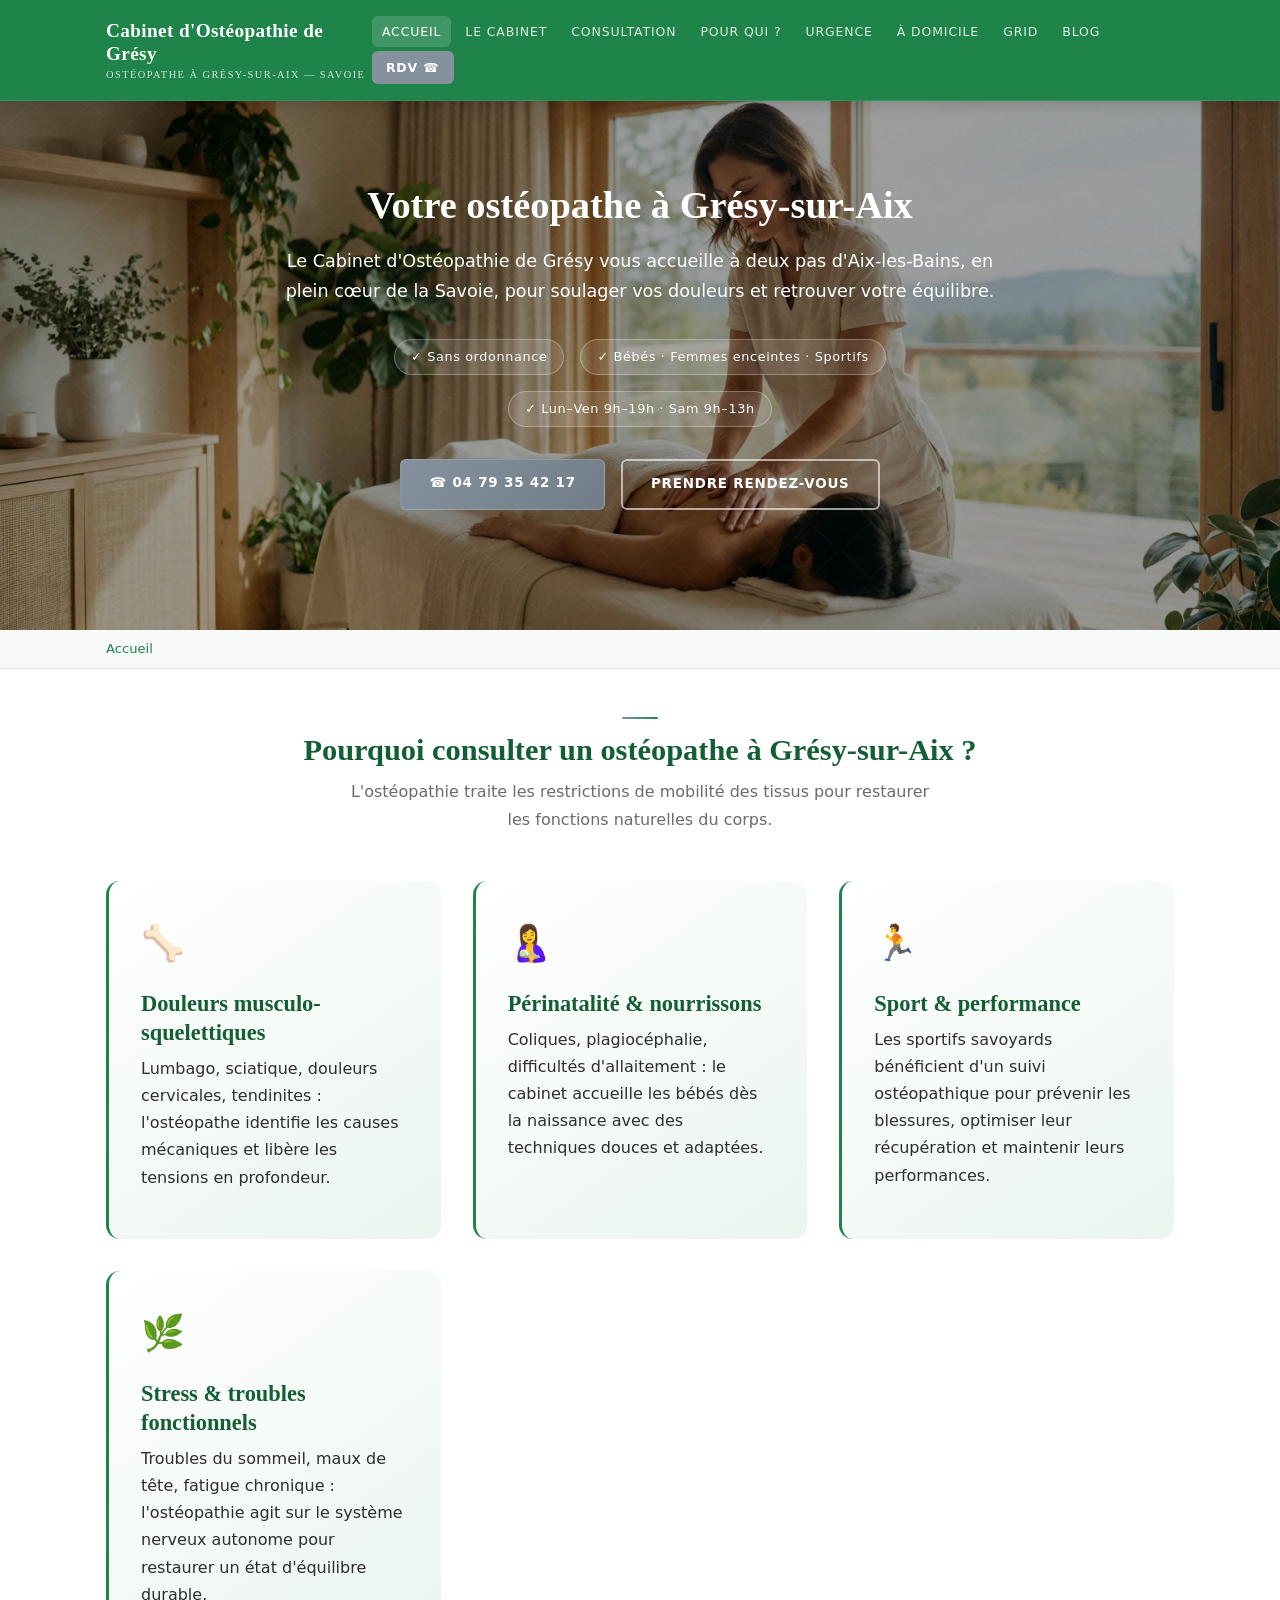
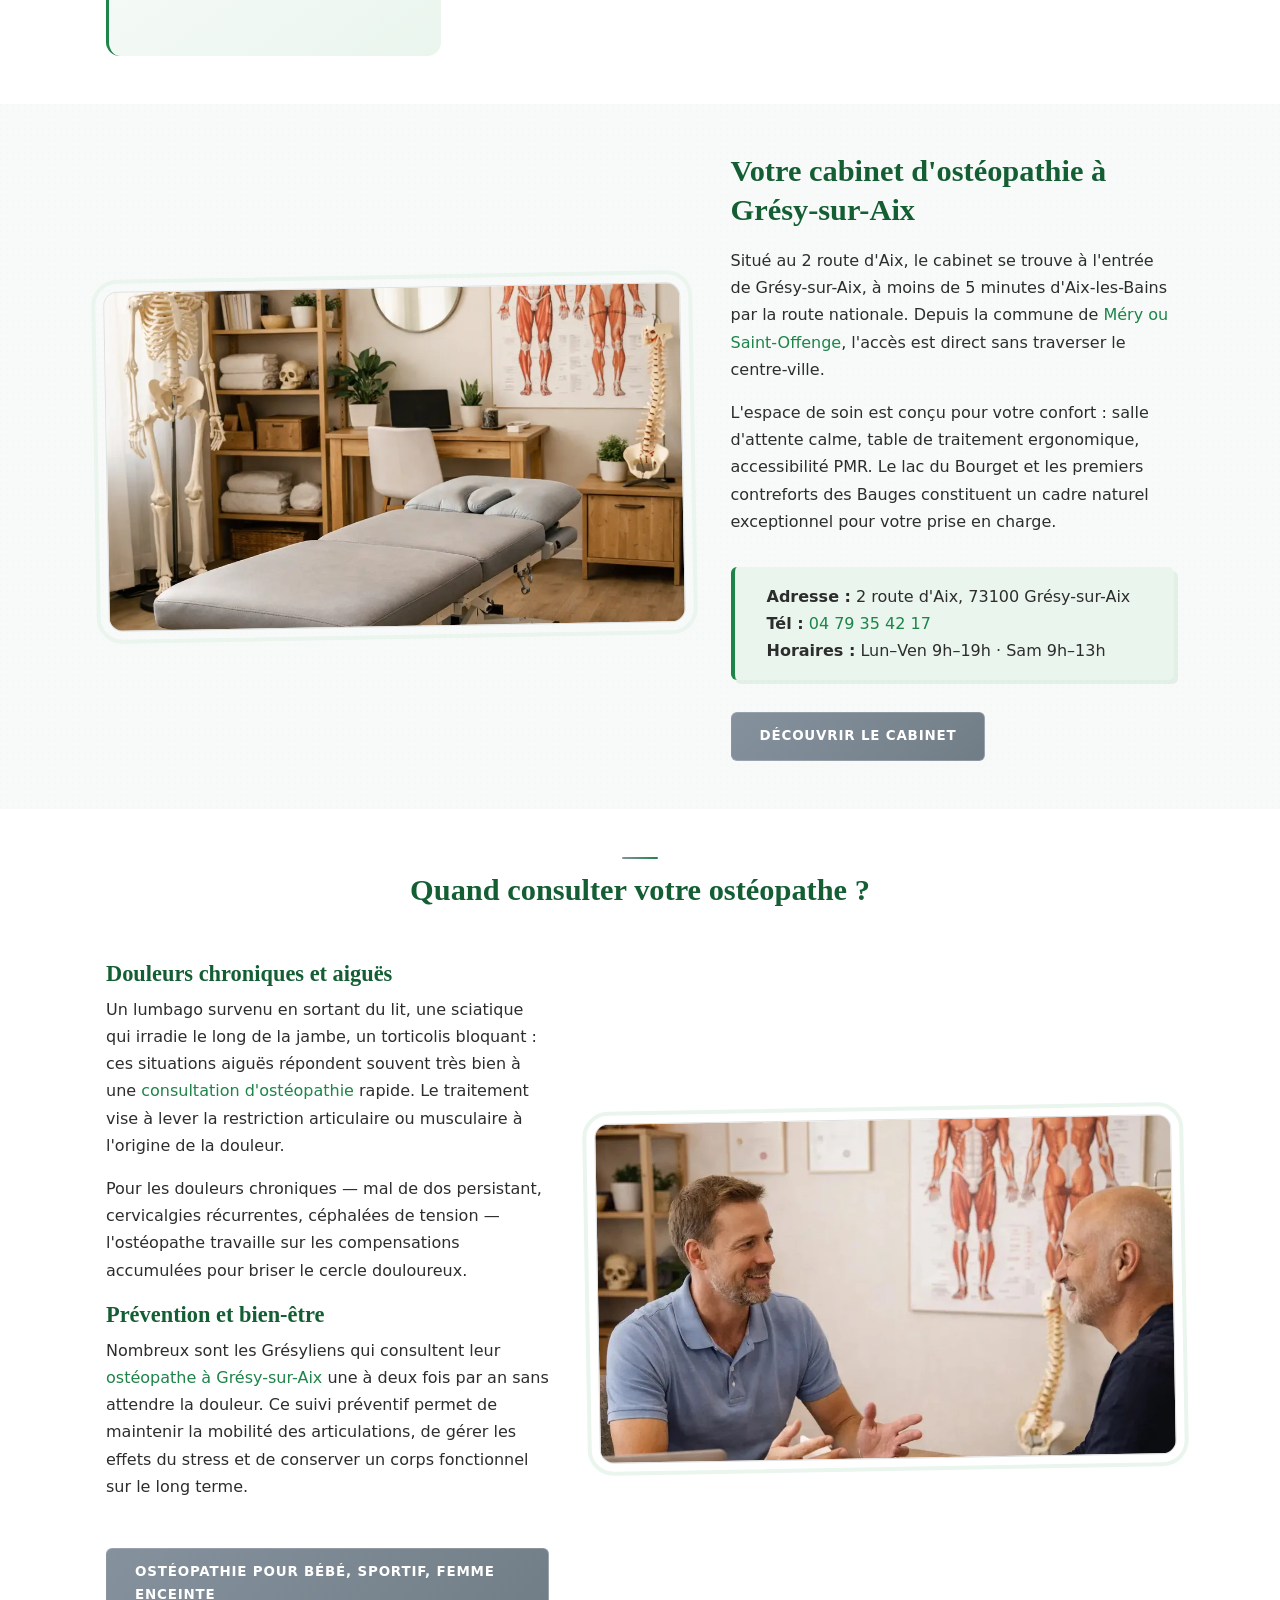
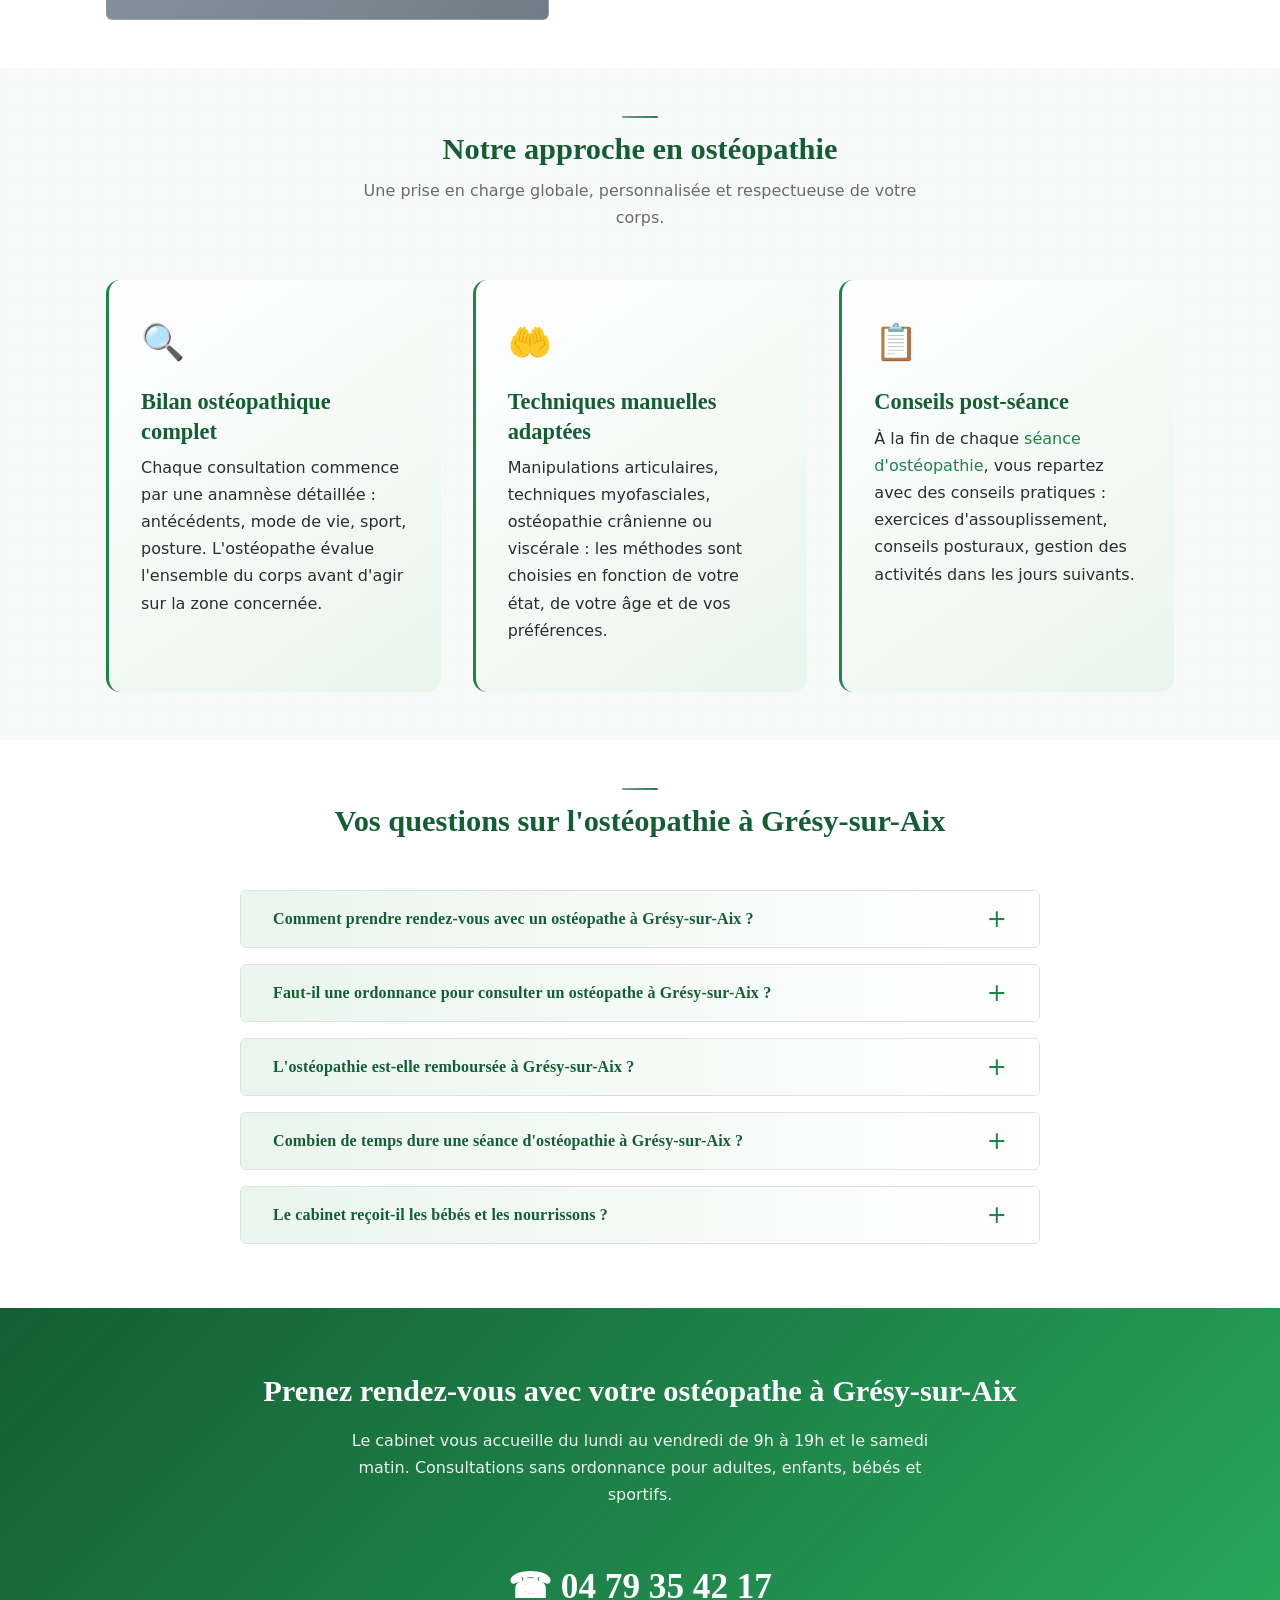
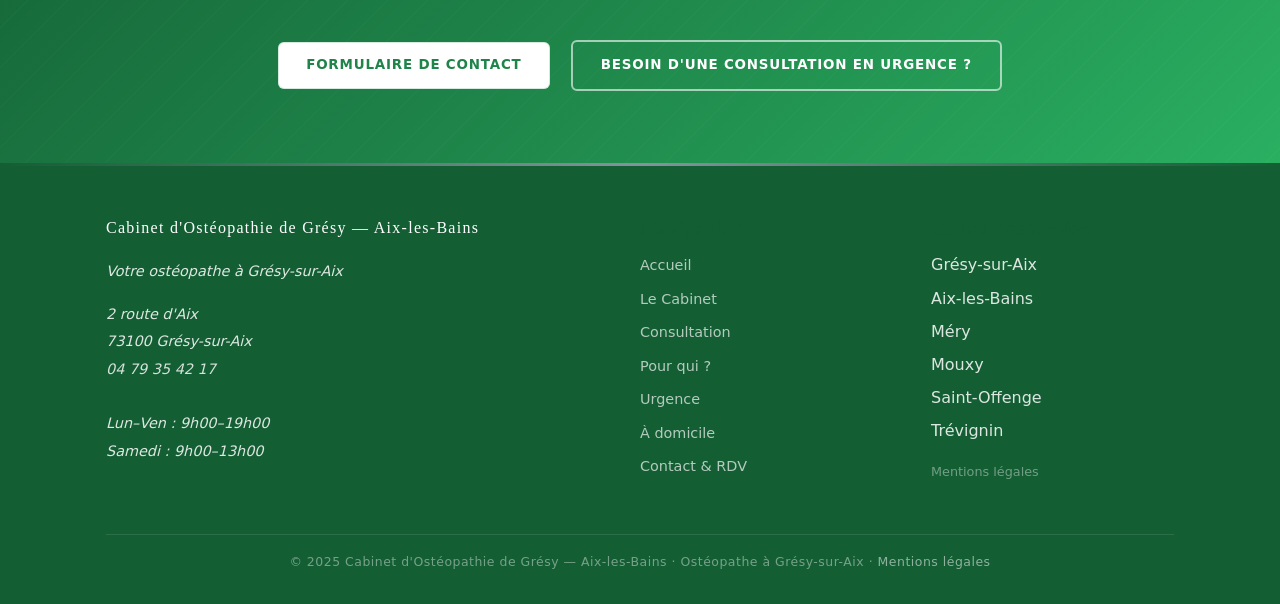
==== index.html @ d5f87a09 "Ajout blog.html, grid.html, nav mis a jour (Blog + Grid), article SEO osteopathe Gresy-sur-Aix Made-" ====
<!DOCTYPE html>
<html lang="fr">
<head>
  <meta charset="UTF-8">
  <meta name="viewport" content="width=device-width, initial-scale=1.0">
  <title>Ostéopathe à Grésy-sur-Aix — Cabinet de Grésy | Consultation & RDV</title>
  <meta name="description" content="Votre ostéopathe à Grésy-sur-Aix vous reçoit pour douleurs de dos, torticolis, grossesse, bébé et sport. Cabinet d'Ostéopathie de Grésy, 2 route d'Aix. ☎ 04 79 35 42 17">
  <link rel="canonical" href="https://osteopathe-gresy-sur-aix.fr/">
  <meta property="og:title" content="Ostéopathe à Grésy-sur-Aix — Cabinet de Grésy">
  <meta property="og:description" content="Votre ostéopathe à Grésy-sur-Aix vous reçoit pour douleurs de dos, torticolis, grossesse, bébé et sport.">
  <meta property="og:type" content="website">
  <meta property="og:url" content="https://osteopathe-gresy-sur-aix.fr/">
  <link rel="stylesheet" href="style.css">

  <!-- Schema JSON-LD : LocalBusiness -->
  <script type="application/ld+json">
  {
    "@context": "https://schema.org",
    "@type": "MedicalBusiness",
    "name": "Cabinet d'Ostéopathie de Grésy — Aix-les-Bains",
    "description": "Cabinet d'ostéopathie à Grésy-sur-Aix, en Savoie. Consultations pour adultes, bébés, femmes enceintes, sportifs et seniors.",
    "url": "https://osteopathe-gresy-sur-aix.fr/",
    "telephone": "+33479354217",
    "address": {
      "@type": "PostalAddress",
      "streetAddress": "2 route d'Aix",
      "addressLocality": "Grésy-sur-Aix",
      "postalCode": "73100",
      "addressCountry": "FR"
    },
    "geo": {
      "@type": "GeoCoordinates",
      "latitude": 45.7204,
      "longitude": 5.933
    },
    "openingHoursSpecification": [
      { "@type": "OpeningHoursSpecification", "dayOfWeek": ["Monday","Tuesday","Wednesday","Thursday","Friday"], "opens": "09:00", "closes": "19:00" },
      { "@type": "OpeningHoursSpecification", "dayOfWeek": ["Saturday"], "opens": "09:00", "closes": "13:00" }
    ],
    "priceRange": "50€–65€",
    "medicalSpecialty": "Osteopathic"
  }
  </script>

  <!-- Schema JSON-LD : FAQPage -->
  <script type="application/ld+json">
  {
    "@context": "https://schema.org",
    "@type": "FAQPage",
    "mainEntity": [
      {
        "@type": "Question",
        "name": "Comment prendre rendez-vous avec un ostéopathe à Grésy-sur-Aix ?",
        "acceptedAnswer": { "@type": "Answer", "text": "Appelez directement le cabinet au 04 79 35 42 17 du lundi au vendredi de 9h à 19h et le samedi de 9h à 13h. Vous pouvez aussi utiliser le formulaire de contact sur notre site." }
      },
      {
        "@type": "Question",
        "name": "Faut-il une ordonnance pour consulter un ostéopathe à Grésy-sur-Aix ?",
        "acceptedAnswer": { "@type": "Answer", "text": "Non, aucune ordonnance n'est nécessaire pour consulter un ostéopathe. L'ostéopathie est une profession de santé réglementée accessible en accès direct." }
      },
      {
        "@type": "Question",
        "name": "L'ostéopathie est-elle remboursée à Grésy-sur-Aix ?",
        "acceptedAnswer": { "@type": "Answer", "text": "L'ostéopathie n'est pas remboursée par la Sécurité sociale, mais de nombreuses mutuelles prennent en charge une partie des séances. Renseignez-vous auprès de la vôtre." }
      },
      {
        "@type": "Question",
        "name": "Combien de temps dure une séance d'ostéopathie à Grésy-sur-Aix ?",
        "acceptedAnswer": { "@type": "Answer", "text": "La première consultation dure généralement 45 à 60 minutes pour l'anamnèse, les tests et le traitement. Les séances de suivi durent environ 30 à 45 minutes." }
      },
      {
        "@type": "Question",
        "name": "Le cabinet d'ostéopathie de Grésy-sur-Aix reçoit-il les bébés ?",
        "acceptedAnswer": { "@type": "Answer", "text": "Oui, le cabinet reçoit les nourrissons dès les premières semaines de vie pour des troubles tels que les coliques, les régurgitations, le torticolis congénital ou les déformations crâniennes." }
      }
    ]
  }
  </script>

  <!-- Schema JSON-LD : BreadcrumbList -->
  <script type="application/ld+json">
  {
    "@context": "https://schema.org",
    "@type": "BreadcrumbList",
    "itemListElement": [
      { "@type": "ListItem", "position": 1, "name": "Accueil", "item": "https://osteopathe-gresy-sur-aix.fr/" }
    ]
  }
  </script>
</head>
<body>

  <!-- HEADER -->
  <header class="site-header">
    <div class="header-inner">
      <a href="/" class="site-logo">
        Cabinet d'Ostéopathie de Grésy
        <span>Ostéopathe à Grésy-sur-Aix — Savoie</span>
      </a>
      <button class="nav-burger" onclick="document.querySelector('.site-nav').classList.toggle('open')" aria-label="Menu">
        <span></span><span></span><span></span>
      </button>
      <nav class="site-nav" aria-label="Navigation principale">
        <a href="/" class="active">Accueil</a>
        <a href="cabinet.html">Le Cabinet</a>
        <a href="consultation.html">Consultation</a>
        <a href="pour-qui.html">Pour qui ?</a>
        <a href="urgence.html">Urgence</a>
        <a href="domicile.html">À domicile</a>
        <a href="grid.html">Grid</a>
        <a href="blog.html">Blog</a>
        <a href="contact.html" class="nav-cta">RDV ☎</a>
      </nav>
    </div>
  </header>

  <!-- HERO -->
  <section class="hero hero-index">
    <div class="hero-content">
      <h1>Votre ostéopathe à Grésy-sur-Aix</h1>
      <p>Le Cabinet d'Ostéopathie de Grésy vous accueille à deux pas d'Aix-les-Bains, en plein cœur de la Savoie, pour soulager vos douleurs et retrouver votre équilibre.</p>
      <div class="hero-badges">
        <span class="badge">✓ Sans ordonnance</span>
        <span class="badge">✓ Bébés · Femmes enceintes · Sportifs</span>
        <span class="badge">✓ Lun–Ven 9h–19h · Sam 9h–13h</span>
      </div>
      <div class="hero-cta">
        <a href="tel:+33479354217" class="btn btn-primary">☎ 04 79 35 42 17</a>
        <a href="contact.html" class="btn btn-secondary">Prendre rendez-vous</a>
      </div>
    </div>
  </section>

  <!-- BREADCRUMB -->
  <nav class="breadcrumb" aria-label="Fil d'Ariane">
    <div class="container">
      <a href="/">Accueil</a>
    </div>
  </nav>

  <!-- SECTION : POURQUOI CONSULTER -->
  <section class="section">
    <div class="container">
      <div class="section-title">
        <h2>Pourquoi consulter un ostéopathe à Grésy-sur-Aix ?</h2>
        <p>L'ostéopathie traite les restrictions de mobilité des tissus pour restaurer les fonctions naturelles du corps.</p>
      </div>
      <div class="cards-grid">
        <div class="card">
          <div class="card-icon">🦴</div>
          <h3>Douleurs musculo-squelettiques</h3>
          <p>Lumbago, sciatique, douleurs cervicales, tendinites : l'ostéopathe identifie les causes mécaniques et libère les tensions en profondeur.</p>
        </div>
        <div class="card">
          <div class="card-icon">🤱</div>
          <h3>Périnatalité &amp; nourrissons</h3>
          <p>Coliques, plagiocéphalie, difficultés d'allaitement : le cabinet accueille les bébés dès la naissance avec des techniques douces et adaptées.</p>
        </div>
        <div class="card">
          <div class="card-icon">🏃</div>
          <h3>Sport &amp; performance</h3>
          <p>Les sportifs savoyards bénéficient d'un suivi ostéopathique pour prévenir les blessures, optimiser leur récupération et maintenir leurs performances.</p>
        </div>
        <div class="card">
          <div class="card-icon">🌿</div>
          <h3>Stress &amp; troubles fonctionnels</h3>
          <p>Troubles du sommeil, maux de tête, fatigue chronique : l'ostéopathie agit sur le système nerveux autonome pour restaurer un état d'équilibre durable.</p>
        </div>
      </div>
    </div>
  </section>

  <!-- SECTION : LE CABINET -->
  <section class="section section-alt">
    <div class="container">
      <div class="split-section">
        <div class="split-img">
          <img src="asset/image/salle de keni.webp" alt="Cabinet d'ostéopathie à Grésy-sur-Aix, Savoie" width="540" height="340" loading="lazy">
        </div>
        <div>
          <h2>Votre cabinet d'ostéopathie à Grésy-sur-Aix</h2>
          <p>Situé au 2 route d'Aix, le cabinet se trouve à l'entrée de Grésy-sur-Aix, à moins de 5 minutes d'Aix-les-Bains par la route nationale. Depuis la commune de <a href="domicile.html">Méry ou Saint-Offenge</a>, l'accès est direct sans traverser le centre-ville.</p>
          <p>L'espace de soin est conçu pour votre confort : salle d'attente calme, table de traitement ergonomique, accessibilité PMR. Le lac du Bourget et les premiers contreforts des Bauges constituent un cadre naturel exceptionnel pour votre prise en charge.</p>
          <div class="info-box">
            <strong>Adresse :</strong> 2 route d'Aix, 73100 Grésy-sur-Aix<br>
            <strong>Tél :</strong> <a href="tel:+33479354217">04 79 35 42 17</a><br>
            <strong>Horaires :</strong> Lun–Ven 9h–19h · Sam 9h–13h
          </div>
          <a href="cabinet.html" class="btn btn-primary">Découvrir le cabinet</a>
        </div>
      </div>
    </div>
  </section>

  <!-- SECTION : QUAND CONSULTER -->
  <section class="section">
    <div class="container">
      <div class="section-title">
        <h2>Quand consulter votre ostéopathe ?</h2>
      </div>
      <div class="split-section reverse">
        <div class="split-img">
          <img src="asset/image/Cabinet d'ostéopathie à Grésy-sur-Aix, Savoie.webp" alt="Ostéopathe en consultation à Grésy-sur-Aix" width="540" height="340" loading="lazy">
        </div>
        <div>
          <h3>Douleurs chroniques et aiguës</h3>
          <p>Un lumbago survenu en sortant du lit, une sciatique qui irradie le long de la jambe, un torticolis bloquant : ces situations aiguës répondent souvent très bien à une <a href="consultation.html">consultation d'ostéopathie</a> rapide. Le traitement vise à lever la restriction articulaire ou musculaire à l'origine de la douleur.</p>
          <p>Pour les douleurs chroniques — mal de dos persistant, cervicalgies récurrentes, céphalées de tension — l'ostéopathe travaille sur les compensations accumulées pour briser le cercle douloureux.</p>
          <h3>Prévention et bien-être</h3>
          <p>Nombreux sont les Grésyliens qui consultent leur <a href="/">ostéopathe à Grésy-sur-Aix</a> une à deux fois par an sans attendre la douleur. Ce suivi préventif permet de maintenir la mobilité des articulations, de gérer les effets du stress et de conserver un corps fonctionnel sur le long terme.</p>
          <a href="pour-qui.html" class="btn btn-primary mt-md">Ostéopathie pour bébé, sportif, femme enceinte</a>
        </div>
      </div>
    </div>
  </section>

  <!-- SECTION : APPROCHE -->
  <section class="section section-alt">
    <div class="container">
      <div class="section-title">
        <h2>Notre approche en ostéopathie</h2>
        <p>Une prise en charge globale, personnalisée et respectueuse de votre corps.</p>
      </div>
      <div class="cards-grid">
        <div class="card">
          <div class="card-icon">🔍</div>
          <h3>Bilan ostéopathique complet</h3>
          <p>Chaque consultation commence par une anamnèse détaillée : antécédents, mode de vie, sport, posture. L'ostéopathe évalue l'ensemble du corps avant d'agir sur la zone concernée.</p>
        </div>
        <div class="card">
          <div class="card-icon">🤲</div>
          <h3>Techniques manuelles adaptées</h3>
          <p>Manipulations articulaires, techniques myofasciales, ostéopathie crânienne ou viscérale : les méthodes sont choisies en fonction de votre état, de votre âge et de vos préférences.</p>
        </div>
        <div class="card">
          <div class="card-icon">📋</div>
          <h3>Conseils post-séance</h3>
          <p>À la fin de chaque <a href="consultation.html">séance d'ostéopathie</a>, vous repartez avec des conseils pratiques : exercices d'assouplissement, conseils posturaux, gestion des activités dans les jours suivants.</p>
        </div>
      </div>
    </div>
  </section>

  <!-- FAQ -->
  <section class="section">
    <div class="container">
      <div class="section-title">
        <h2>Vos questions sur l'ostéopathie à Grésy-sur-Aix</h2>
      </div>
      <div class="faq-list">
        <div class="faq-item">
          <button class="faq-question" aria-expanded="false">
            Comment prendre rendez-vous avec un ostéopathe à Grésy-sur-Aix ?
          </button>
          <div class="faq-answer">
            <p>Appelez directement le cabinet au 04 79 35 42 17 du lundi au vendredi de 9h à 19h et le samedi de 9h à 13h. Vous pouvez aussi utiliser le formulaire disponible sur la <a href="contact.html">page contact</a>.</p>
          </div>
        </div>
        <div class="faq-item">
          <button class="faq-question" aria-expanded="false">
            Faut-il une ordonnance pour consulter un ostéopathe à Grésy-sur-Aix ?
          </button>
          <div class="faq-answer">
            <p>Non, aucune ordonnance n'est nécessaire. L'ostéopathie est accessible en accès direct. Votre médecin traitant peut vous orienter, mais ce n'est pas une obligation.</p>
          </div>
        </div>
        <div class="faq-item">
          <button class="faq-question" aria-expanded="false">
            L'ostéopathie est-elle remboursée à Grésy-sur-Aix ?
          </button>
          <div class="faq-answer">
            <p>La Sécurité sociale ne rembourse pas les séances d'ostéopathie. En revanche, de nombreuses mutuelles prennent en charge entre 1 et 4 séances par an. Renseignez-vous auprès de votre mutuelle pour connaître votre remboursement exact.</p>
          </div>
        </div>
        <div class="faq-item">
          <button class="faq-question" aria-expanded="false">
            Combien de temps dure une séance d'ostéopathie à Grésy-sur-Aix ?
          </button>
          <div class="faq-answer">
            <p>La première consultation dure 45 à 60 minutes. Elle inclut l'entretien initial, les tests ostéopathiques et le traitement. Les séances de suivi durent environ 30 à 45 minutes.</p>
          </div>
        </div>
        <div class="faq-item">
          <button class="faq-question" aria-expanded="false">
            Le cabinet reçoit-il les bébés et les nourrissons ?
          </button>
          <div class="faq-answer">
            <p>Oui, le cabinet accueille les nourrissons dès les premières semaines de vie. Les motifs fréquents sont les coliques, les régurgitations, le torticolis congénital et les déformations crâniennes (plagiocéphalie). Les techniques utilisées sont douces et spécifiquement adaptées aux tout-petits.</p>
          </div>
        </div>
      </div>
    </div>
  </section>

  <!-- CTA BANNER -->
  <section class="cta-banner">
    <div class="container">
      <h2>Prenez rendez-vous avec votre ostéopathe à Grésy-sur-Aix</h2>
      <p>Le cabinet vous accueille du lundi au vendredi de 9h à 19h et le samedi matin. Consultations sans ordonnance pour adultes, enfants, bébés et sportifs.</p>
      <a href="tel:+33479354217" class="tel-big">☎ 04 79 35 42 17</a><br>
      <a href="contact.html" class="btn btn-white">Formulaire de contact</a>
      <a href="urgence.html" class="btn btn-secondary">Besoin d'une consultation en urgence ?</a>
    </div>
  </section>

  <!-- FOOTER -->
  <footer class="site-footer">
    <div class="container">
      <div class="footer-grid">
        <div>
          <div class="footer-brand">Cabinet d'Ostéopathie de Grésy — Aix-les-Bains</div>
          <address class="footer-nap">
            <p>Votre ostéopathe à Grésy-sur-Aix</p>
            2 route d'Aix<br>
            73100 Grésy-sur-Aix<br>
            <a href="tel:+33479354217">04 79 35 42 17</a><br><br>
            Lun–Ven : 9h00–19h00<br>
            Samedi : 9h00–13h00
          </address>
        </div>
        <div class="footer-col">
          <h3>Navigation</h3>
          <ul>
            <li><a href="/">Accueil</a></li>
            <li><a href="cabinet.html">Le Cabinet</a></li>
            <li><a href="consultation.html">Consultation</a></li>
            <li><a href="pour-qui.html">Pour qui ?</a></li>
            <li><a href="urgence.html">Urgence</a></li>
            <li><a href="domicile.html">À domicile</a></li>
            <li><a href="contact.html">Contact &amp; RDV</a></li>
          </ul>
        </div>
        <div class="footer-col">
          <h3>Zones desservies</h3>
          <ul>
            <li>Grésy-sur-Aix</li>
            <li>Aix-les-Bains</li>
            <li>Méry</li>
            <li>Mouxy</li>
            <li>Saint-Offenge</li>
            <li>Trévignin</li>
          </ul>
          <a href="mentions-legales.html" style="font-size:0.8rem;color:rgba(255,255,255,0.4);margin-top:1rem;display:block;">Mentions légales</a>
        </div>
      </div>
      <div class="footer-bottom">
        <p>© 2025 Cabinet d'Ostéopathie de Grésy — Aix-les-Bains · Ostéopathe à Grésy-sur-Aix · <a href="mentions-legales.html">Mentions légales</a></p>
      </div>
    </div>
  </footer>

  <!-- JS minimal FAQ accordéon -->
  <script>
    document.querySelectorAll('.faq-question').forEach(function(btn) {
      btn.addEventListener('click', function() {
        var item = this.parentElement;
        var isOpen = item.classList.contains('open');
        item.classList.toggle('open');
        this.setAttribute('aria-expanded', isOpen ? 'false' : 'true');
      });
    });
  </script>

</body>
</html>
---- style.css ----
/* =========================================================
   Cabinet d'Ostéopathie de Grésy — Aix-les-Bains
   osteopathe-gresy-sur-aix.fr — Premium Edition
   ========================================================= */

/* --- Variables Grésy-sur-Aix (inchangées) --- */
:root {
  --color-primary:       #1E8449;
  --color-primary-dark:  #145E34;
  --color-primary-light: #EAF5EE;
  --color-accent:        #85929E;
  --color-accent-hover:  #717D86;
  --color-text:          #2D2D2D;
  --color-text-light:    #6B6B6B;
  --color-bg:            #FFFFFF;
  --color-bg-alt:        #F7FAF8;
  --color-border:        #E0E0E0;

  --font-heading:     'Book Antiqua', Palatino, serif;
  --font-body:        'Segoe UI', system-ui, sans-serif;
  --font-size-base:   16px;
  --line-height-base: 1.7;

  --spacing-xs: 0.5rem;
  --spacing-sm: 1rem;
  --spacing-md: 2rem;
  --spacing-lg: 3rem;
  --spacing-xl: 4rem;

  --border-radius:    6px;
  --border-radius-lg: 14px;

  --max-width: 1100px;
}

/* =========================================================
   KEYFRAMES
   ========================================================= */
@keyframes fadeInUp {
  from { opacity: 0; transform: translateY(30px); }
  to   { opacity: 1; transform: translateY(0); }
}

@keyframes pulse-cta {
  0%, 100% { box-shadow: 0 0 0 0   rgba(133,146,158,0); }
  50%       { box-shadow: 0 0 0 5px rgba(133,146,158,0.28); }
}

@keyframes breathe {
  0%, 100% { transform: scale(1); }
  50%       { transform: scale(1.018); }
}

/* =========================================================
   RESET & BASE
   ========================================================= */
*, *::before, *::after { box-sizing: border-box; margin: 0; padding: 0; }
html { font-size: var(--font-size-base); scroll-behavior: smooth; }
body {
  font-family: var(--font-body);
  color: var(--color-text);
  background: var(--color-bg);
  line-height: var(--line-height-base);
  -webkit-font-smoothing: antialiased;
}
img { max-width: 100%; height: auto; display: block; }

a { color: var(--color-primary); text-decoration: none; }
a:hover { color: var(--color-primary-dark); text-decoration: underline; }

/* Sélection de texte */
::selection { background: var(--color-primary); color: #fff; }

/* HR */
hr {
  border: none;
  height: 2px;
  background: linear-gradient(to right, var(--color-primary), transparent);
  margin: var(--spacing-md) 0;
}

/* =========================================================
   TYPOGRAPHIE
   ========================================================= */
h1, h2, h3, h4 {
  font-family: var(--font-heading);
  color: var(--color-primary-dark);
  line-height: 1.3;
}
h1 { font-size: clamp(1.6rem, 4vw, 2.4rem);   margin-bottom: var(--spacing-md); }
h2 { font-size: clamp(1.3rem, 3vw, 1.9rem);   margin-bottom: var(--spacing-sm); }
h3 { font-size: clamp(1.1rem, 2.5vw, 1.4rem); margin-bottom: var(--spacing-xs); }

p  { margin-bottom: var(--spacing-sm); }
ol { margin-left: var(--spacing-md); margin-bottom: var(--spacing-sm); }
ol li { margin-bottom: var(--spacing-xs); }

/* Listes non ordonnées : puce ▸ verte */
ul { margin-left: 0; margin-bottom: var(--spacing-sm); padding-left: 0; list-style: none; }
ul li {
  margin-bottom: var(--spacing-xs);
  padding-left: 1.5em;
  position: relative;
}
ul li::before {
  content: '▸';
  position: absolute;
  left: 0;
  color: var(--color-primary);
  font-size: 0.82em;
  line-height: var(--line-height-base);
}

/* =========================================================
   CONTAINER
   ========================================================= */
.container {
  max-width: var(--max-width);
  margin: 0 auto;
  padding: 0 var(--spacing-sm);
}

/* =========================================================
   HEADER
   ========================================================= */
.site-header {
  background: var(--color-primary);
  position: sticky;
  top: 0;
  z-index: 100;
  box-shadow: 0 2px 16px rgba(0,0,0,0.18);
  border-bottom: 1px solid rgba(255,255,255,0.1);
}
.header-inner {
  display: flex;
  align-items: center;
  justify-content: space-between;
  padding: var(--spacing-sm);
  max-width: var(--max-width);
  margin: 0 auto;
}

/* Logo */
.site-logo {
  font-family: var(--font-heading);
  font-size: 1.2rem;
  color: #fff;
  font-weight: bold;
  text-decoration: none;
  line-height: 1.2;
  letter-spacing: 0.02em;
}
.site-logo span {
  display: block;
  font-size: 0.65rem;
  font-weight: normal;
  opacity: 0.82;
  letter-spacing: 0.14em;
  text-transform: uppercase;
  margin-top: 3px;
}
.site-logo:hover { text-decoration: none; color: #fff; opacity: 0.9; }

/* Navigation */
.site-nav { display: flex; gap: 0.25rem; flex-wrap: wrap; align-items: center; }
.site-nav a {
  color: rgba(255,255,255,0.85);
  font-size: 0.78rem;
  text-decoration: none;
  padding: 5px 10px;
  border-radius: var(--border-radius);
  transition: background 0.2s, color 0.2s;
  letter-spacing: 0.07em;
  text-transform: uppercase;
}
.site-nav a:hover,
.site-nav a.active {
  background: rgba(255,255,255,0.15);
  color: #fff;
  text-decoration: none;
}
.nav-cta {
  background: var(--color-accent) !important;
  color: #fff !important;
  font-weight: bold;
  padding: 6px 14px !important;
  animation: pulse-cta 3s ease-in-out infinite;
}
.nav-cta:hover {
  background: var(--color-accent-hover) !important;
  animation: none;
  transform: translateY(-1px);
}

/* Burger mobile */
.nav-burger {
  display: none;
  flex-direction: column;
  gap: 5px;
  cursor: pointer;
  padding: 4px;
  background: none;
  border: none;
}
.nav-burger span {
  display: block;
  width: 24px;
  height: 2px;
  background: #fff;
  border-radius: 2px;
  transition: 0.3s;
}

@media (max-width: 768px) {
  .nav-burger { display: flex; }
  .site-nav {
    display: none;
    flex-direction: column;
    position: absolute;
    top: 100%;
    left: 0; right: 0;
    background: var(--color-primary-dark);
    padding: var(--spacing-sm);
    gap: var(--spacing-xs);
  }
  .site-nav.open { display: flex; }
  .site-nav a {
    font-size: 0.95rem;
    padding: 10px var(--spacing-sm);
    border-bottom: 1px solid rgba(255,255,255,0.1);
    text-transform: none;
    letter-spacing: 0;
  }
}

/* =========================================================
   HERO
   ========================================================= */
.hero {
  background:
    linear-gradient(135deg, var(--color-primary-dark) 0%, var(--color-primary) 55%, #2aaf61 100%);
  color: #fff;
  padding: var(--spacing-xl) var(--spacing-sm) calc(var(--spacing-xl) + 2.5rem);
  text-align: center;
  position: relative;
  overflow: hidden;
}

/* Photo de fond */
.hero::before {
  content: '';
  position: absolute;
  inset: 0;
  background: url('../images/hero-cabinet.webp') center/cover no-repeat;
  opacity: 0.11;
  z-index: 0;
}

/* Pattern géométrique SVG losanges */
.hero::after {
  content: '';
  position: absolute;
  inset: 0;
  background-image: url("data:image/svg+xml,%3Csvg xmlns='http://www.w3.org/2000/svg' width='60' height='60'%3E%3Cpath d='M30 2 L58 30 L30 58 L2 30 Z' fill='none' stroke='white' stroke-width='0.6' opacity='0.07'/%3E%3C/svg%3E");
  background-repeat: repeat;
  pointer-events: none;
  z-index: 0;
}

.hero-content {
  position: relative;
  z-index: 1;
  max-width: 750px;
  margin: 0 auto;
}
.hero-content h1 {
  color: #fff;
  margin-bottom: var(--spacing-sm);
  animation: fadeInUp 0.8s ease-out both;
}
.hero-content > p {
  font-size: 1.1rem;
  opacity: 0.92;
  margin-bottom: var(--spacing-md);
  animation: fadeInUp 0.8s 0.15s ease-out both;
}

/* Badges */
.hero-badges {
  display: flex;
  gap: var(--spacing-sm);
  justify-content: center;
  flex-wrap: wrap;
  margin-bottom: var(--spacing-md);
  animation: fadeInUp 0.8s 0.3s ease-out both;
}
.badge {
  background: rgba(255,255,255,0.12);
  border: 1px solid rgba(255,255,255,0.28);
  color: #fff;
  padding: 6px 16px;
  border-radius: 20px;
  font-size: 0.8rem;
  letter-spacing: 0.05em;
}

/* CTA hero */
.hero-cta {
  display: flex;
  gap: var(--spacing-sm);
  justify-content: center;
  flex-wrap: wrap;
  animation: fadeInUp 0.8s 0.45s ease-out both;
}

/* Vague SVG en bas du hero */
.hero-wave {
  position: absolute;
  bottom: -1px;
  left: 0;
  width: 100%;
  z-index: 2;
  line-height: 0;
  pointer-events: none;
}
.hero-wave svg { display: block; width: 100%; height: 48px; }

/* =========================================================
   BOUTONS
   ========================================================= */
.btn {
  display: inline-block;
  padding: 12px 28px;
  border-radius: var(--border-radius);
  font-size: 0.84rem;
  font-weight: bold;
  cursor: pointer;
  transition: all 0.25s;
  text-decoration: none;
  border: none;
  letter-spacing: 0.06em;
  text-transform: uppercase;
}

.btn-primary {
  background: linear-gradient(135deg, var(--color-accent), var(--color-accent-hover));
  color: #fff;
  border: 1px solid rgba(255,255,255,0.18);
}
.btn-primary:hover {
  transform: translateY(-2px);
  box-shadow: 0 8px 24px rgba(133,146,158,0.38);
  color: #fff;
  text-decoration: none;
}

.btn-secondary {
  background: transparent;
  color: #fff;
  border: 2px solid rgba(255,255,255,0.6);
}
.btn-secondary:hover {
  background: rgba(255,255,255,0.14);
  color: #fff;
  text-decoration: none;
  transform: translateY(-2px);
}

.btn-white {
  background: #fff;
  color: var(--color-primary);
  box-shadow: inset 0 0 0 1px rgba(30,132,73,0.18);
}
.btn-white:hover {
  background: var(--color-primary-light);
  color: var(--color-primary-dark);
  text-decoration: none;
  transform: translateY(-2px);
  box-shadow: 0 6px 18px rgba(30,132,73,0.14), inset 0 0 0 1px rgba(30,132,73,0.18);
}

/* =========================================================
   SECTIONS
   ========================================================= */
.section {
  padding: var(--spacing-lg) var(--spacing-sm);
  position: relative;
}

.section-alt {
  background: var(--color-bg-alt);
  position: relative;
}
/* Texture de fond subtile sur les sections alt */
.section-alt::before {
  content: '';
  position: absolute;
  inset: 0;
  background-image: url("data:image/svg+xml,%3Csvg xmlns='http://www.w3.org/2000/svg' width='6' height='6'%3E%3Ccircle cx='1' cy='1' r='0.7' fill='%231E8449' opacity='0.04'/%3E%3C/svg%3E");
  background-repeat: repeat;
  pointer-events: none;
  z-index: 0;
}
.section-alt > .container { position: relative; z-index: 1; }

/* Section title avec ligne décorative */
.section-title { text-align: center; margin-bottom: var(--spacing-lg); }
.section-title h2 { margin-bottom: var(--spacing-xs); }
.section-title h2::before {
  content: '';
  display: block;
  width: 36px;
  height: 2px;
  background: linear-gradient(to right, var(--color-accent), var(--color-primary));
  margin: 0 auto 0.75rem;
  border-radius: 2px;
}
.section-title p { color: var(--color-text-light); max-width: 600px; margin: 0 auto; }

/* =========================================================
   CARDS
   ========================================================= */
.cards-grid {
  display: grid;
  grid-template-columns: repeat(auto-fit, minmax(260px, 1fr));
  gap: var(--spacing-md);
}

.card {
  background: linear-gradient(145deg, #fff 0%, var(--color-primary-light) 100%);
  border: none;
  border-left: 3px solid var(--color-primary);
  border-radius: var(--border-radius-lg);
  padding: var(--spacing-md);
  transition: border-left-width 0.22s, filter 0.22s, transform 0.22s;
  position: relative;
}
.card:hover {
  border-left-width: 6px;
  filter: drop-shadow(0 8px 20px rgba(30,132,73,0.13));
  transform: translateY(-3px);
}
.card-icon {
  font-size: 2.2rem;
  margin-bottom: var(--spacing-sm);
  display: inline-block;
  transition: transform 0.25s;
}
.card:hover .card-icon { transform: translateY(-5px); }
.card h3 { margin-bottom: var(--spacing-xs); }

/* =========================================================
   SPLIT SECTION
   ========================================================= */
.split-section {
  display: grid;
  grid-template-columns: 1.3fr 1fr;
  gap: var(--spacing-lg);
  align-items: center;
}
.split-section.reverse { direction: rtl; }
.split-section.reverse > * { direction: ltr; }

.split-img {
  border-radius: var(--border-radius-lg);
  overflow: visible;
  transform: rotate(-1deg);
  transition: transform 0.4s ease;
}
.split-img:hover { transform: rotate(0deg) scale(1.01); }

.split-img img {
  width: 100%;
  height: 340px;
  object-fit: cover;
  border-radius: var(--border-radius-lg);
  display: block;
  border: 1px solid var(--color-border);
  outline: 4px solid var(--color-primary-light);
  outline-offset: 8px;
}

@media (max-width: 768px) {
  .split-section { grid-template-columns: 1fr; }
  .split-section.reverse { direction: ltr; }
  .split-img { transform: none; }
  .split-img:hover { transform: none; }
}

/* =========================================================
   FAQ — Accordéon premium
   ========================================================= */
.faq-list { max-width: 800px; margin: 0 auto; }

.faq-item {
  border: 1px solid var(--color-border);
  border-radius: var(--border-radius);
  margin-bottom: var(--spacing-sm);
  overflow: hidden;
  transition: box-shadow 0.2s;
}
.faq-item:hover { box-shadow: 0 4px 16px rgba(30,132,73,0.09); }

.faq-question {
  padding: var(--spacing-sm) var(--spacing-md);
  font-family: var(--font-heading);
  font-weight: bold;
  cursor: pointer;
  display: flex;
  justify-content: space-between;
  align-items: center;
  background: linear-gradient(to right, var(--color-primary-light), #fff);
  transition: background 0.3s, color 0.3s;
  width: 100%;
  border: none;
  text-align: left;
  font-size: 1rem;
  color: var(--color-primary-dark);
  letter-spacing: 0.01em;
}
.faq-question:hover {
  background: linear-gradient(to right, #d5edda, var(--color-primary-light));
}
.faq-question::after {
  content: '+';
  font-size: 1.5rem;
  font-weight: 300;
  font-family: var(--font-body);
  color: var(--color-primary);
  transition: color 0.3s;
  flex-shrink: 0;
  margin-left: var(--spacing-sm);
  line-height: 1;
}
.faq-item.open .faq-question {
  background: var(--color-primary);
  color: #fff;
}
.faq-item.open .faq-question::after {
  content: '▲';
  color: rgba(255,255,255,0.8);
  font-size: 0.85rem;
}
.faq-answer {
  max-height: 0;
  overflow: hidden;
  opacity: 0;
  padding: 0 var(--spacing-md);
  background: var(--color-primary-light);
  transition: max-height 0.4s ease, opacity 0.35s ease, padding 0.3s ease;
}
.faq-item.open .faq-answer {
  max-height: 320px;
  opacity: 1;
  padding: var(--spacing-sm) var(--spacing-md);
}

/* =========================================================
   CTA BANNER
   ========================================================= */
.cta-banner {
  background: linear-gradient(135deg, var(--color-primary-dark) 0%, var(--color-primary) 50%, #2aaf61 100%);
  color: #fff;
  text-align: center;
  padding: var(--spacing-xl) var(--spacing-sm);
  position: relative;
  overflow: hidden;
}
/* Lignes diagonales en overlay */
.cta-banner::before {
  content: '';
  position: absolute;
  inset: 0;
  background-image: url("data:image/svg+xml,%3Csvg xmlns='http://www.w3.org/2000/svg' width='40' height='40'%3E%3Cline x1='0' y1='40' x2='40' y2='0' stroke='white' stroke-width='0.8' opacity='0.04'/%3E%3C/svg%3E");
  background-repeat: repeat;
  pointer-events: none;
}
.cta-banner > .container { position: relative; z-index: 1; }
.cta-banner h2 { color: #fff; margin-bottom: var(--spacing-sm); }
.cta-banner p {
  opacity: 0.9;
  margin-bottom: var(--spacing-md);
  max-width: 600px;
  margin-left: auto;
  margin-right: auto;
}
.cta-banner .btn { margin: var(--spacing-xs); }

.tel-big {
  font-size: clamp(1.6rem, 4vw, 2.2rem);
  font-family: var(--font-heading);
  font-weight: bold;
  color: #fff;
  text-decoration: none;
  display: inline-block;
  margin: var(--spacing-sm) 0;
  animation: breathe 4s ease-in-out infinite;
}
.tel-big:hover {
  color: rgba(255,255,255,0.88);
  text-decoration: none;
  animation: none;
}

/* =========================================================
   INFO BOX
   ========================================================= */
.info-box {
  background: var(--color-primary-light);
  border-left: 4px solid var(--color-primary);
  border-radius: var(--border-radius);
  padding: var(--spacing-sm) var(--spacing-md);
  margin: var(--spacing-md) 0;
  box-shadow: 4px 4px 0 rgba(30,132,73,0.09);
}

/* =========================================================
   TABLE HORAIRES
   ========================================================= */
.horaires-table { width: 100%; border-collapse: collapse; margin: var(--spacing-sm) 0; }
.horaires-table th,
.horaires-table td {
  padding: 10px 16px;
  text-align: left;
  border-bottom: 1px solid var(--color-border);
}
.horaires-table th {
  background: var(--color-primary-light);
  font-family: var(--font-heading);
  color: var(--color-primary-dark);
  letter-spacing: 0.05em;
}
.horaires-table tr:hover td {
  background: var(--color-primary-light);
  transition: background 0.2s;
}

/* =========================================================
   FORMULAIRE
   ========================================================= */
.form-grid { display: grid; grid-template-columns: 1fr 1fr; gap: var(--spacing-sm); }
@media (max-width: 768px) { .form-grid { grid-template-columns: 1fr; } }

.form-group { display: flex; flex-direction: column; gap: 4px; }
.form-group.full { grid-column: 1 / -1; }

label {
  font-size: 0.78rem;
  font-weight: bold;
  color: var(--color-text);
  letter-spacing: 0.07em;
  text-transform: uppercase;
}

input, textarea, select {
  padding: 10px 14px;
  border: 1px solid var(--color-border);
  border-radius: var(--border-radius);
  font-family: var(--font-body);
  font-size: 1rem;
  color: var(--color-text);
  transition: border-color 0.2s, box-shadow 0.2s;
  background: var(--color-bg);
}
input:focus, textarea:focus, select:focus {
  outline: none;
  border-color: var(--color-primary);
  box-shadow: 0 0 0 3px rgba(30,132,73,0.14);
}
textarea { resize: vertical; min-height: 120px; }

/* =========================================================
   GOOGLE MAPS EMBED
   ========================================================= */
.map-embed {
  border-radius: var(--border-radius-lg);
  overflow: hidden;
  height: 350px;
  box-shadow: 0 4px 24px rgba(0,0,0,0.09);
}
.map-embed iframe { width: 100%; height: 100%; border: 0; }

/* =========================================================
   BREADCRUMB
   ========================================================= */
.breadcrumb {
  background: var(--color-bg-alt);
  padding: var(--spacing-xs) var(--spacing-sm);
  font-size: 0.82rem;
  color: var(--color-text-light);
  border-bottom: 1px solid var(--color-border);
}
.breadcrumb .container { display: flex; gap: var(--spacing-xs); align-items: center; flex-wrap: wrap; }
.breadcrumb a { color: var(--color-primary); }
.breadcrumb span { opacity: 0.5; }

/* =========================================================
   FOOTER
   ========================================================= */
.site-footer {
  background: var(--color-primary-dark);
  color: rgba(255,255,255,0.85);
  padding: calc(var(--spacing-lg) + 3px) var(--spacing-sm) var(--spacing-sm);
  position: relative;
}
/* Ligne dorée dégradée en haut du footer */
.site-footer::before {
  content: '';
  position: absolute;
  top: 0; left: 0; right: 0;
  height: 3px;
  background: linear-gradient(to right, transparent, var(--color-accent), transparent);
}

.footer-grid {
  display: grid;
  grid-template-columns: 2fr 1fr 1fr;
  gap: var(--spacing-lg);
  margin-bottom: var(--spacing-lg);
}
@media (max-width: 768px) {
  .footer-grid { grid-template-columns: 1fr; gap: var(--spacing-md); }
}

.footer-brand {
  font-family: var(--font-heading);
  font-size: 1rem;
  color: #fff;
  margin-bottom: var(--spacing-sm);
  letter-spacing: 0.08em;
}
.footer-nap { font-size: 0.9rem; line-height: 1.9; }
.footer-nap a { color: rgba(255,255,255,0.82); }
.footer-nap a:hover { color: #fff; }

.footer-col h4 {
  color: #fff;
  font-family: var(--font-heading);
  margin-bottom: var(--spacing-sm);
  font-size: 0.9rem;
  letter-spacing: 0.08em;
  text-transform: uppercase;
}
/* Reset des puces dans le footer */
.footer-col ul { list-style: none; margin: 0; padding: 0; }
.footer-col ul li { padding-left: 0; margin-bottom: 6px; }
.footer-col ul li::before { display: none; }

.footer-col a {
  color: rgba(255,255,255,0.68);
  font-size: 0.9rem;
  position: relative;
  display: inline-block;
  padding-bottom: 1px;
}
.footer-col a::after {
  content: '';
  position: absolute;
  bottom: 0; left: 0;
  width: 100%;
  height: 1px;
  background: rgba(255,255,255,0.45);
  transform: scaleX(0);
  transform-origin: left;
  transition: transform 0.25s ease;
}
.footer-col a:hover { color: #fff; text-decoration: none; }
.footer-col a:hover::after { transform: scaleX(1); }

.footer-bottom {
  border-top: 1px solid rgba(255,255,255,0.1);
  padding-top: var(--spacing-sm);
  text-align: center;
  font-size: 0.78rem;
  color: rgba(255,255,255,0.42);
  letter-spacing: 0.04em;
}
.footer-bottom a { color: rgba(255,255,255,0.52); }
.footer-bottom a:hover { color: rgba(255,255,255,0.85); text-decoration: none; }

/* =========================================================
   HERO VARIANTES — images de fond spécifiques par page
   ========================================================= */

/* Cabinet */
.hero-cabinet {
  background:
    linear-gradient(rgba(0,0,0,0.38), rgba(0,0,0,0.38)),
    url("asset/image/banner-cabinet.webp") center/cover no-repeat;
}
.hero-cabinet::before { display: none; }
.hero-cabinet::after  { display: none; }

/* index */

.hero-index {
  background:
    linear-gradient(rgba(0,0,0,0.38), rgba(0,0,0,0.38)),
    url("asset/image/banner\ page\ d\'accueil.webp") center/cover no-repeat;
}
.hero-cabinet::before { display: none; }
.hero-cabinet::after  { display: none; }

/* consultation */
.hero-consultation {
  background:
    linear-gradient(rgba(0,0,0,0.38), rgba(0,0,0,0.38)),
    url("asset/image/banner-consultation.jpg") center/cover no-repeat;
}
.hero-cabinet::before { display: none; }
.hero-cabinet::after  { display: none; }


/* pour-qui */
.hero-pour-qui {
  background:
    linear-gradient(rgba(0,0,0,0.38), rgba(0,0,0,0.38)),
    url("asset/image/banner-aqui.jpg") center/cover no-repeat;
}
.hero-cabinet::before { display: none; }
.hero-pour-qui::after  { display: none; }

/* urgence*/

.hero-urgence {
  background:
    linear-gradient(rgba(0,0,0,0.38), rgba(0,0,0,0.38)),
    url("asset/image/urgence-banner.jpg") center/cover no-repeat;
}
.hero-cabinet::before { display: none; }
.hero-cabinet::after  { display: none; }

/* domicile*/

.hero-domicile {
  background:
    linear-gradient(rgba(0,0,0,0.38), rgba(0,0,0,0.38)),
    url("asset/image/banner-adomicile.jpg") center/cover no-repeat;
}
.hero-cabinet::before { display: none; }
.hero-cabinet::after  { display: none; }

/* contact*/

.hero-contact {
  background:
    linear-gradient(rgba(0,0,0,0.38), rgba(0,0,0,0.38)),
    url("asset/image/rdv.png") center/cover no-repeat;
}
.hero-cabinet::before { display: none; }
.hero-cabinet::after  { display: none; }



/* =========================================================
   SCROLL REVEAL
   ========================================================= */
.reveal {
  opacity: 0;
  transform: translateY(24px);
  transition: opacity 0.7s ease, transform 0.7s ease;
}
.reveal.visible {
  opacity: 1;
  transform: none;
}

/* =========================================================
   UTILITAIRES
   ========================================================= */
.text-center { text-align: center; }
.text-primary { color: var(--color-primary); }
.mt-md { margin-top: var(--spacing-md); }
.mb-md { margin-bottom: var(--spacing-md); }
.visually-hidden {
  position: absolute;
  width: 1px;
  height: 1px;
  overflow: hidden;
  clip: rect(0,0,0,0);
  white-space: nowrap;
}

/* =========================================================
   BREAKPOINT 1024px — tablette paysage
   ========================================================= */
@media (min-width: 1024px) {
  .hero { padding: calc(var(--spacing-xl) * 1.25) var(--spacing-sm) calc(var(--spacing-xl) * 1.25 + 2.5rem); }
  .cards-grid { grid-template-columns: repeat(3, 1fr); }
}
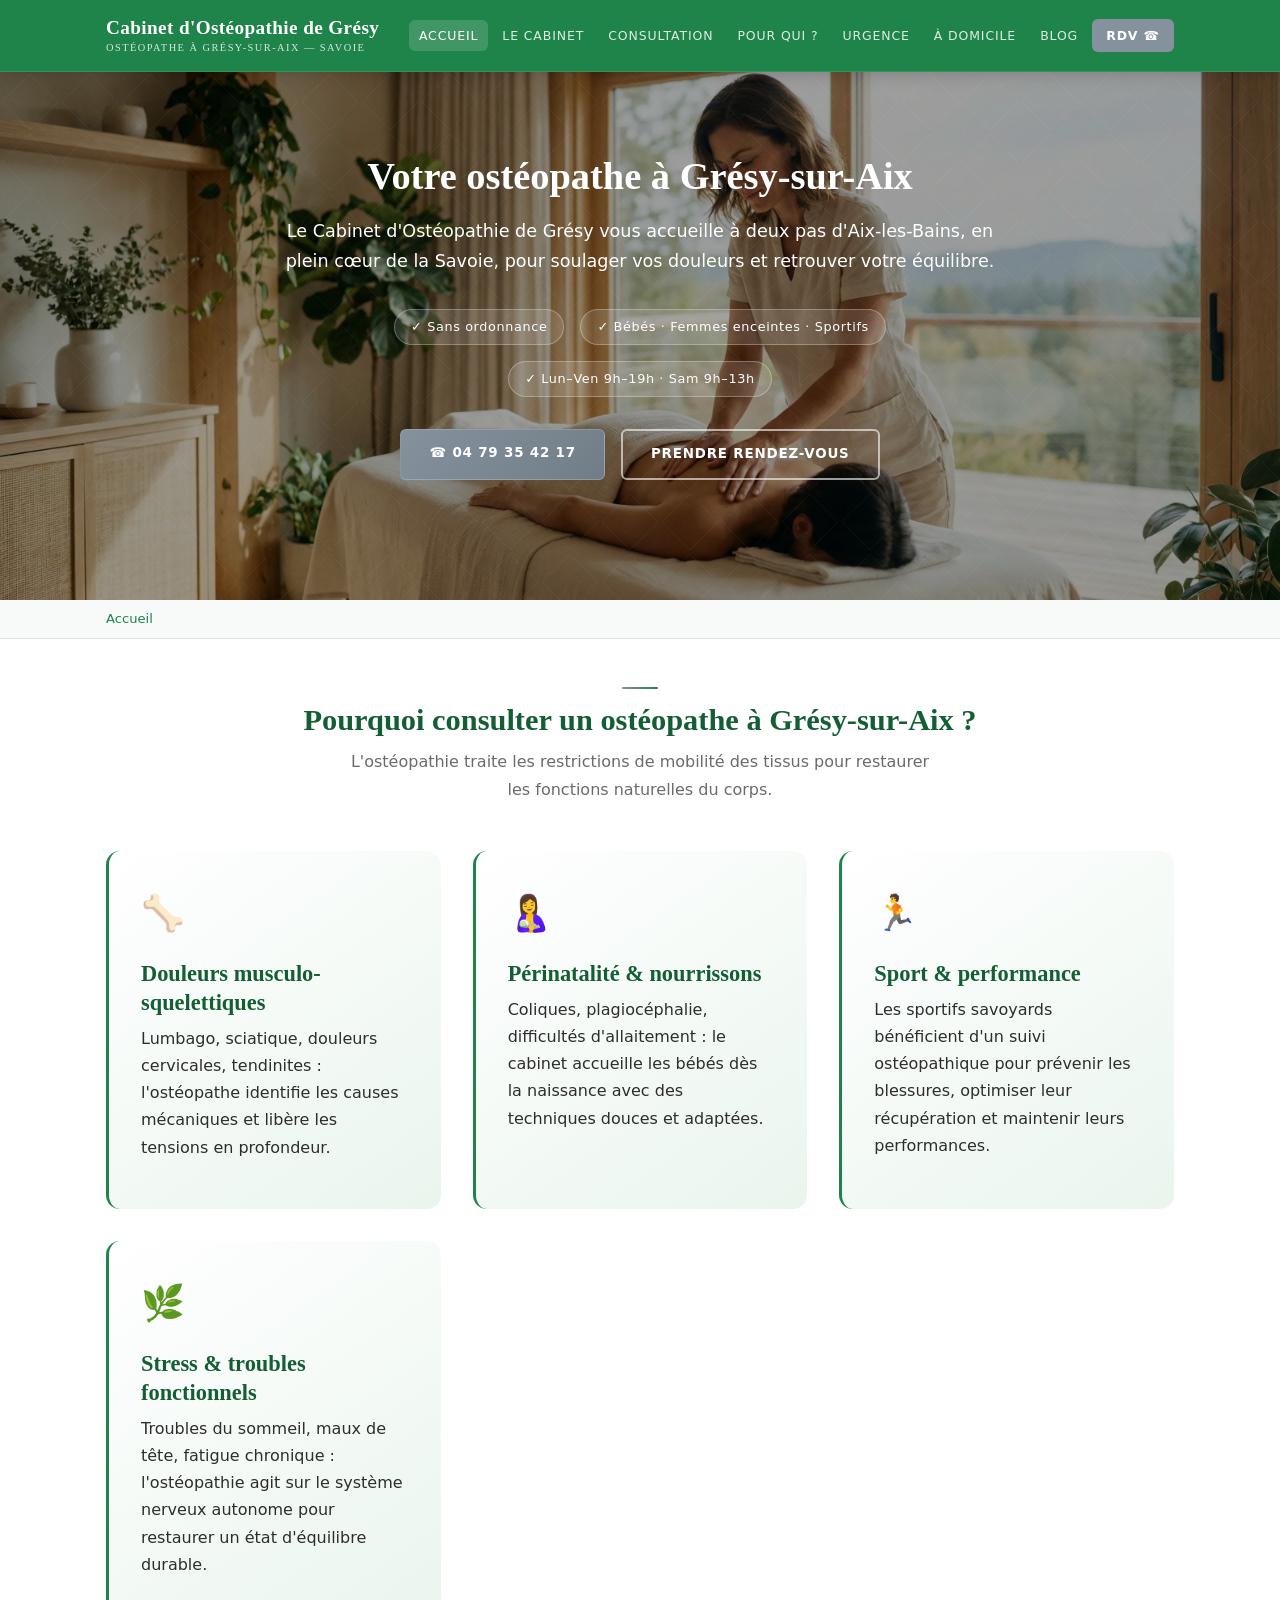
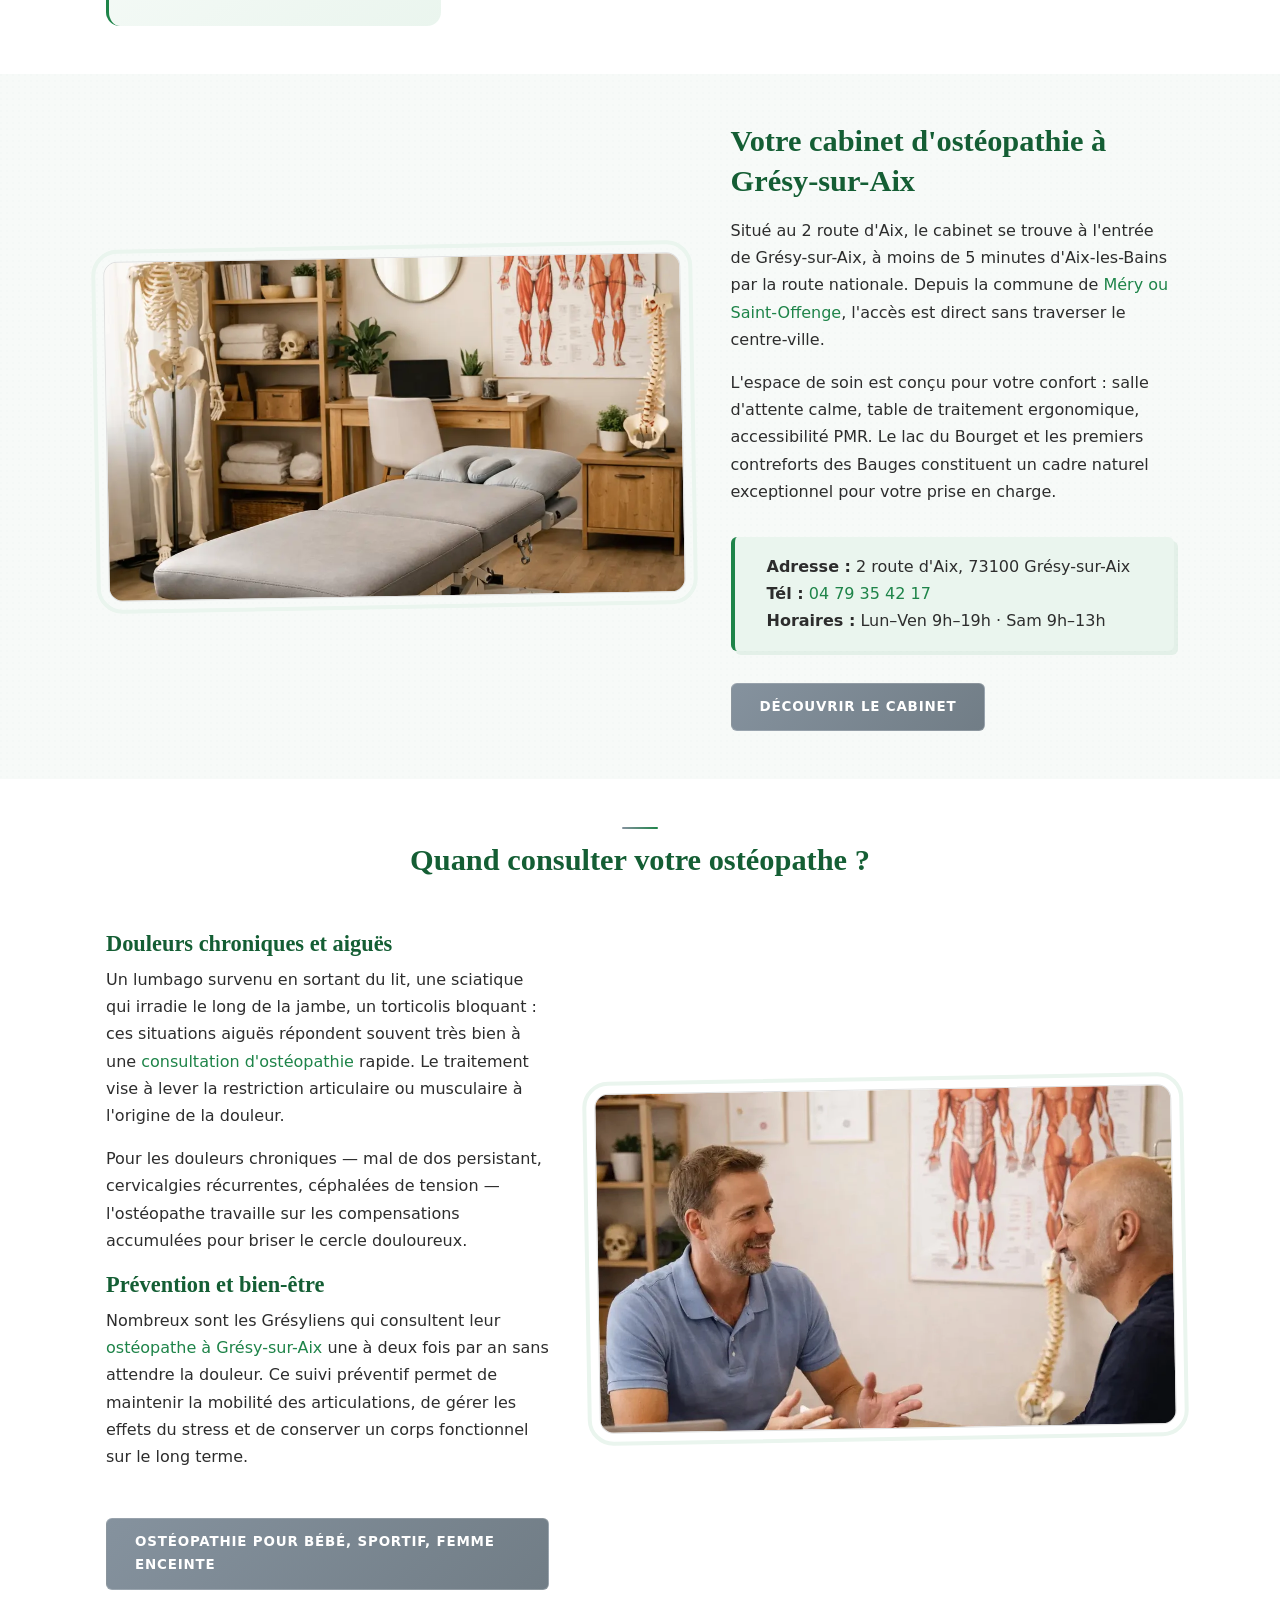
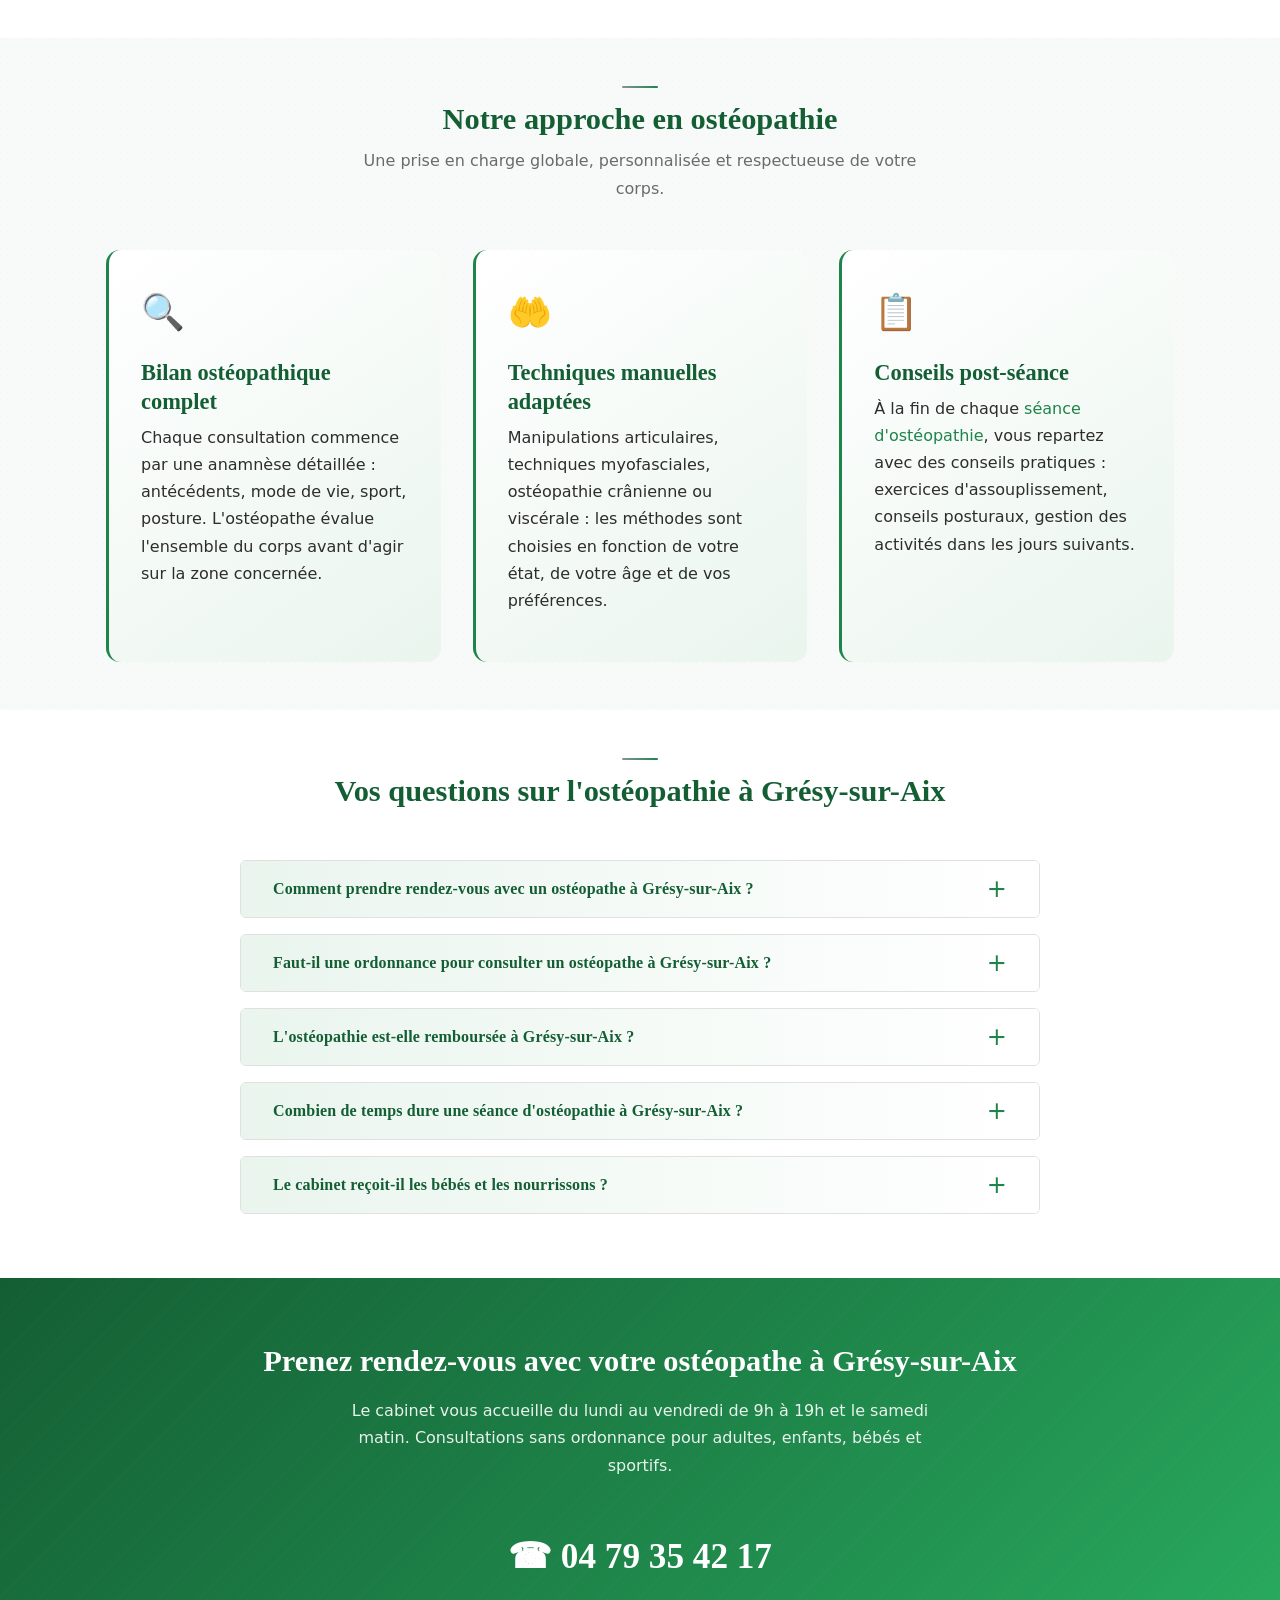
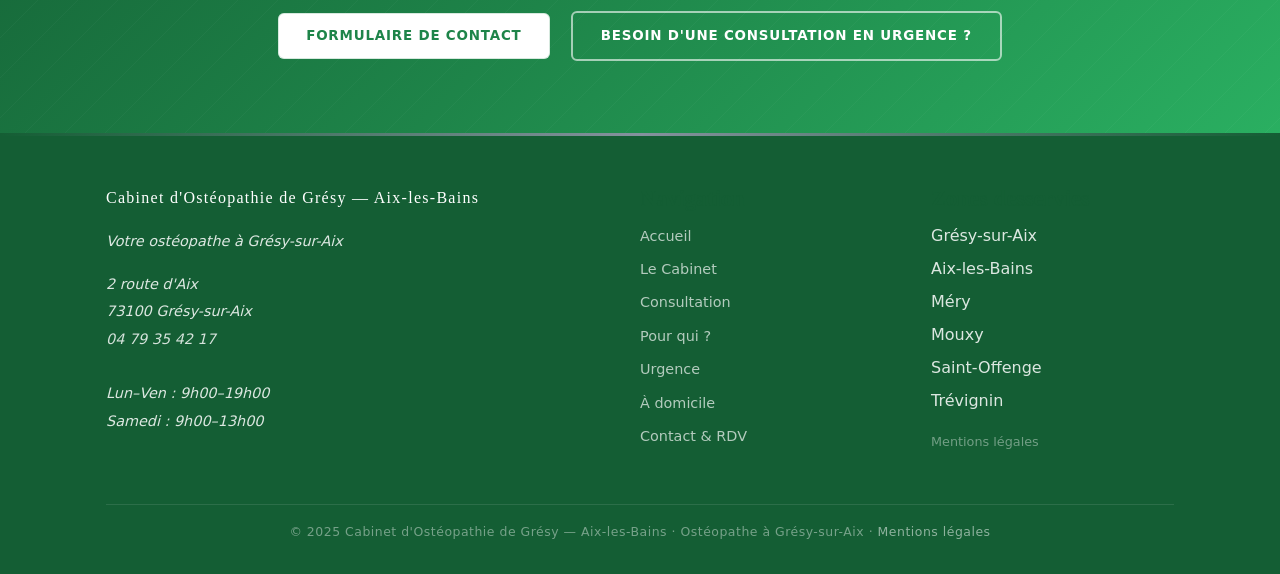
==== commit bde5a019: "Suppression onglet Grid, un seul onglet Blog dans le nav Made-with: Cursor" ====
--- a/index.html
+++ b/index.html
@@ -107,7 +107,6 @@
         <a href="pour-qui.html">Pour qui ?</a>
         <a href="urgence.html">Urgence</a>
         <a href="domicile.html">À domicile</a>
-        <a href="grid.html">Grid</a>
         <a href="blog.html">Blog</a>
         <a href="contact.html" class="nav-cta">RDV ☎</a>
       </nav>
